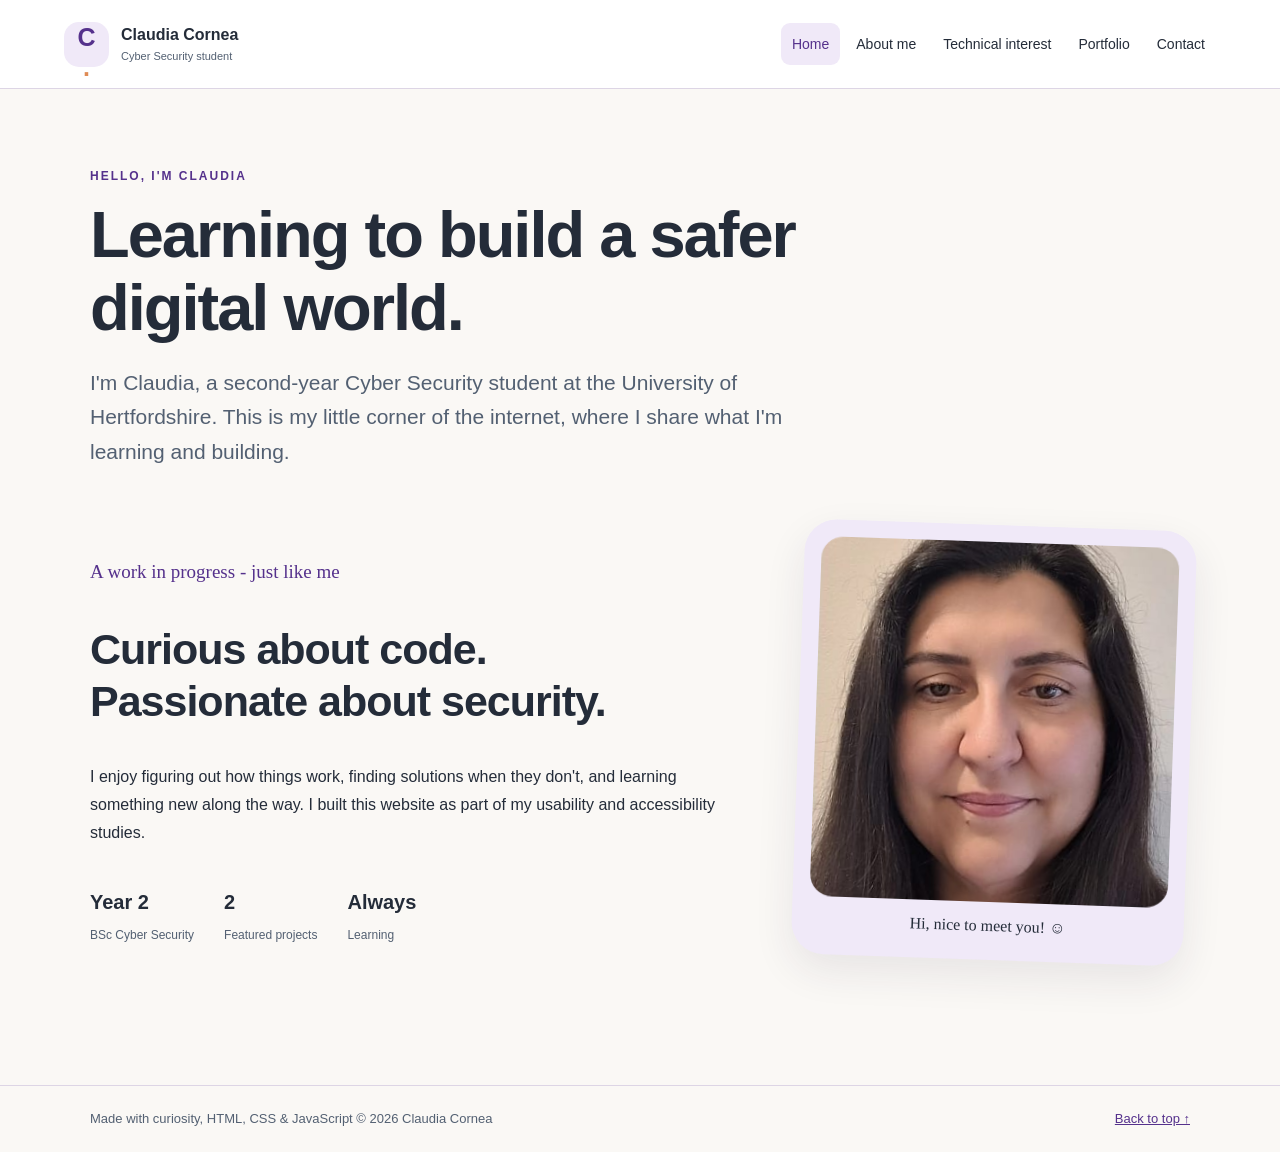
==== index.html @ 503ad8c0 "Updated the website content and added Portfolio and JS script pages Updated the website layout and c" ====
<!DOCTYPE html>
<html lang="en">

<head>
			<meta charset = "UTF-8">
			<meta  content = "width=device-width, initial-scale=1.0" name = "viewport">
            <meta content="Claudia Cornea's student Cyber Security portfolio at the University of Hertfordshire." name = "description">

			<title> Home | Claudia Cornea</title>
			
			<link rel = "stylesheet" href = "css/style.css">
            <script defer="" src="js/script.js"></script>
</head>

<body>	

    
        <a class ="skip-link" href ="#main-content">Skip to main content</a>
        <header class="site-header">
            <div class="header-inner">
                <a aria-label="Claudia Cornea, homepage" class="brand" href="index.html">
                    <span class="brand-mark">C<span>.</span></span>
                    <span>Claudia Cornea<small>Cyber Security student</small></span>
                </a>
                <button aria-controls="main-nav" aria-expanded="false"
                class="menu-toggle" type="button">&#9776;
                <span>
                    Menu
                </span>
                </button>
                
	
                <nav aria-label = "Main navigation" id="main-nav">
                    <a href = "index.html" aria-current = "page">Home</a>
                    <a href = "about.html"> About me</a>
                    <a href = "interests.html"> Technical interest</a>
                    <a href = "portfolio.html"> Portfolio</a>
                    <a href = "contact.html"> Contact</a>
                </nav>
            
            </div>
	
        </header>
	
	<main id = "main-content">
        <section class="page-heading wrap">
            
            <p class="eyebrow">
                HELLO, I'M CLAUDIA
            </p>
            	

			<h1> 
                Learning to build a safer digital world.
            
            </h1>
            
            <p class="lead">
            
                I'm Claudia, a second-year Cyber Security student at the University of Hertfordshire. This is my little corner of 
                the internet, where I share what I'm learning and building.
               
            </p>
			
        </section>
        
        <section class="wrap hero-layout">
            <div class="hero-copy">
            
                <p class="handwritten">
                    A work in progress - just like me
                </p>
                
                <h2>
                    Curious about code.
                    <br/>
                    Passionate about security.                    
                    
                </h2>
                
                <p>
                    I enjoy figuring out how things work, finding solutions 
                    when they don't, and learning something new along the 
                    way. I built this website as part of my usability and 
                    accessibility studies.
                </p>
                <div class="mini-stats">
                    <div>
                        <strong>
                            Year 2
                        </strong>
                        
                        <span>
                            BSc Cyber Security
                        </span>
                    
                    </div>
                    
                    <div>
                        <strong>
                             2
                        </strong>
                        
                        <span>
                            Featured projects
                        </span>
                    </div>
                
                    <div>
                        <strong>
                            Always
                        </strong>
                        
                        <span>
                            Learning
                        </span>
                    </div>
                
                </div>
            
            </div>
        
        
			<figure class="photo-card"> 
				<img alt = "Profile photograph of Claudia Cornea"
					 class = "animated-photo"
                     src = "images/profile.jpg"
					 width = "398"	
					 height = "600">
                <figcaption>
                    Hi, nice to meet you! ☺
                </figcaption>
			</figure>
	
		</section>
        
	</main>			
	
	<footer class="site-footer">
        <div class="wrap footer-inner">
            <p>
                Made with curiosity, HTML, CSS & JavaScript
                <span>
                    &copy;  2026 Claudia Cornea
                </span>
            </p>
         <a href="#main-content">
            Back to top &uarr; </a>
            
        </div>
		   
            
	</footer>
	
</body>

</html>
---- css/style.css ----
/* General page styling */

:root {
    color-scheme:light;
    --bg:#faf8f5;
    --surface:#fff;
    --ink:#242c39;
    --muted:#536072;
    --accent:#7445b7;
    --accent-dark:#55318c;
    --soft:#f0e9f8;
    --border:#ddd5e5;
    --shadow:0 16px 40px rgba(46,34,69,.09)
}

* {
    box-sizing:border-box
}

html {
    scroll-behavior:smooth
}

body {
    margin:0;
    background:var(--bg);
    color:var(--ink);
    font:16px/1.75 Arial,Helvetica,sans-serif
}

a {
    color:var(--accent-dark)
}

a:hover {
    text-decoration-thickness:2px
}

button {
    font:inherit;
    cursor:pointer
}

button:focus-visible,a:focus-visible,summary:focus-visible {
    outline:3px solid #e17d31;
    outline-offset:4px
}

.wrap{
    width:min(1100px,calc(100% - 44px));
    margin-inline:auto
}

.narrow {
    max-width:800px
}

.skip-link {
    position:absolute;
    top:-100px;
    left:12px;
    z-index:100;
    background:var(--surface);
    padding:12px
}

.skip-link:focus {
    top:10px
}

.site-header {
    background:var(--surface);
    border-bottom:1px solid var(--border)
}

.header-inner{
    max-width:1200px;
    margin:auto;
    min-height:88px;
    padding:12px 24px;
    display:flex;
    align-items:center;
    gap:20px
}

.brand {
    display:flex;
    align-items:center;
    gap:12px;
    color:var(--ink);
    text-decoration:none;
    font-weight:800;
    line-height:1.2;
    white-space:nowrap
    
}

.brand small {
    display:block;
    color:var(--muted);
    font-size:11px;
    font-weight:normal;
    margin-top:5px
}

.brand-mark {
    display:grid;
    place-items:center;
    width:45px;
    height:45px;
    background:var(--soft);
    border-radius:15px;
    font-size:25px;
    color:var(--accent-dark)
}

.brand-mark span {
    color:#df8b55
}

nav {
    display:flex;
    gap:5px;
    margin-left:auto
}

nav a {
    padding:9px 11px;
    text-decoration:none;
    color:var(--ink);
    font-size:14px;
    border-radius:9px
}

nav a:hover, nav a[aria-current=page] {
    background:var(--soft);
    color:var(--accent-dark)
}

.menu-toggle {
    border:1px solid var(--border);
    background:var(--surface);
    color:var(--ink);
    border-radius:12px;
    padding:8px 11px;
    white-space:nowrap
}

.menu-toggle {
    display:none
}

.page-heading {
    padding-top:65px;
    padding-bottom:34px
}

.page-heading h1 {
    font-size:clamp(35px,5.4vw,65px);
    letter-spacing:-2px;
    line-height:1.12;
    max-width:850px;
    margin:8px 0 17px
}

.eyebrow {
    color:var(--accent-dark);
    font-size:12px;
    font-weight:800;
    letter-spacing:2px;
    text-transform:uppercase
}

.lead {
    font-size:clamp(17px,2.2vw,21px);
    max-width:740px;
    color:var(--muted);
    line-height:1.65
}

.handwritten {
    font-family:'Comic Sans MS' , 'Trebuchet MS', cursive;
    color:var(--accent-dark);
    font-size:19px
}

.hero-layout {
    display:grid;
    grid-template-columns:1.25fr .75fr;
    gap:55px;
    align-items:center;
    padding-bottom:80px
}

.hero-copy h2 {
    font-size:clamp(27px, 4vw,43px);
    line-height:1.2;
    letter-spacing:-1px
}

.hero-copy p {
    max-width:630px
}

.photo-card {
    margin:0;
    background:var(--soft);
    padding:17px 17px 10px;
    border-radius:32px;
    transform:rotate(2deg);
    box-shadow:var(--shadow)
}

.photo-card img {
    width:100%;
    height:360px;
    object-fit:cover;
    object-position:center 25%;
    border-radius:22px;
    display:block
}

.photo-card figcaption {
    text-align:center;
    padding:10px;
    font-family:'Comic Sans MS', cursive
}

.animated-photo {
    animation:photoAppear 1.3s ease-out both
}

@keyframes photoAppear{
    from{
        opacity:0;
        transform:scale(.88)
    }
    to {
        opacity:1;
        transform:scale(1)
    }
}

.button {
    display:inline-block;
    padding:11px 18px;
    border-radius:12px;
    font-weight:700;
    text-decoration:none
}

.primary {
    background:var(--accent);
    color:#fff
}

.secondary {
    background:var(--surface);
    color:var(--accent-dark);
    border:1px solid var(--border)
}

.mini-stats {
    display:flex;
    gap:30px;
    flex-wrap:wrap;
    margin-top:38px
}

.mini-stats strong {
    display:block;
    font-size:20px
}

.mini-stats span {
    font-size:12px;
    color:var(--muted)
}

.section-tint{
    background:var(--soft);
    padding:70px 0;
    margin:20px 0 65px
}

.section-tint h2, .bottom-callout h2 {
    font-size:clamp(27px,3.3vw,38px);
    line-height:1.2
}

.card-grid{
    display:grid;
    grid-template-columns:repeat(3,1fr);
    gap:20px;
    margin-top:28px
}

.card,.paper,.note,.project-card{
    background:var(--surface);
    border:1px solid var(--border);
    border-radius:22px;
    box-shadow:var(--shadow)
}

.card {
    padding:27px
}

.card h3,.card h2 {
    font-size:21px;
    line-height:1.3
}

.card p {
    color:var(--muted)
}

.card-icon {
    display:inline-block;
    background:var(--soft);
    color:var(--accent-dark);
    border-radius:12px;
    padding:5px 13px;
    font-weight:800
}

.content-grid {
    display:grid;
    grid-template-columns:1.65fr 1fr;
    gap:22px;
    padding-bottom:60px
}

.paper,.note {
    padding:34px
}

.paper h2 {
    font-size:27px
}

.paper p,.note p {
    color:var(--muted)
}

.note {
    background:var(--soft);
    align-self:start
}

.note dd {
    margin:0 0 17px
}

.note dt {
    font-size:12px;
    text-transform:uppercase;
    letter-spacing:1px;
    font-weight:800;
    color:var(--accent-dark)
}

.bottom-callout {
    margin:20px auto 80px;
    padding:38px;
    border:1px dashed var(--accent);
    border-radius:24px;
    background:var(--soft)
}

.interest-grid {
    grid-template-columns:repeat(2,1fr);
    margin-bottom:65px
}

.pill {
    display:inline-block;
    background:var(--soft);
    padding:4px 12px;
    border-radius:20px;
    color:var(--accent-dark);
    font-size:12px
}
.filter-button {
    border:1px solid var(--border);
    background:var(--surface);
    color:var(--ink);
    padding:11px 15px;
    border-radius:11px;
    text-align:left
}

.filter-button:hover {
    border-color:var(--accent)
}
.filter-bar {
    display:flex;
    gap:9px;
    align-items:center;
    flex-wrap:wrap;
    margin-bottom:25px
}

.filter-bar span {
    font-weight:700;
    margin-right:10px
}

.filter-button.active {
    background:var(--accent);
    color:#fff
}

.project-grid {
    display:grid;
    grid-template-columns:repeat(2,1fr);
    gap:25px
}

.project-card {
    overflow:hidden
}

.project-art {
    height:210px;
    display:flex;
    flex-direction:column;
    align-items:center;
    justify-content:center;
    gap:5px;
    font-weight:800;
    font-size:39px
}

.web-art {
    background:#e6d7f5;
    color:#54317b
}

.eco-art {
    background:#d9eddf;
    color:#285c43
}

.art-small {
    font-size:14px;
    font-weight:normal
}

.project-body {
    padding:26px
}

.project-body h2 {
    font-size:25px;
    line-height:1.2
}

.project-body p {
    color:var(--muted)
}

.tag-list {
    display:flex;
    gap:8px;
    flex-wrap:wrap;
    list-style:none;
    padding:0
}

.tag-list li {
    background:var(--soft);
    color:var(--accent-dark);
    font-size:12px;
    padding:4px 10px;
    border-radius:20px
}

.small-muted {
    font-size:14px;
    color:var(--muted)
}

.contact-item {
    border-top:1px solid var(--border);
    padding-top:15px;
    margin-top:18px
}

.site-footer {
    border-top:1px solid var(--border);
    padding:22px 0;
    margin-top:45px
}

.footer-inner {
    display:flex;
    justify-content:space-between;
    gap:15px;
    align-items:center;
    font-size:13px;
    color:var(--muted)
}

.footer-inner p {
    margin:0
}

.footer-inner span {
    white-space:nowrap
}

.sr-only {
    position:absolute;
    width:1px;
    height:1px;
    padding:0;
    margin:-1px;
    overflow:hidden;
    clip:rect(0,0,0,0);
    white-space:nowrap;
    border:0
}

details {
    padding:15px;
    border:1px solid var(--border);
    border-radius:12px
}

summary {
    cursor:pointer;
    font-weight:700
}

code{
    background:var(--soft);
    padding:2px 5px;
    border-radius:4px
}

@media(max-width:900px) {
    .header-inner {
        flex-wrap:wrap
    }
    
    .menu-toggle {
        display:block;
        margin-left:auto
    }
nav{
    display:none;
    order:3;
    flex-basis:100%;
    margin:0;
    flex-direction:column  
    }
    
    nav.open {
        display:flex
    }
    
    .hero-layout {
        gap:30px
    }
    
}

@media(max-width:650px) {
    .header-inner {
        padding:12px 16px
    }
    
    .brand{
        font-size:13px
    }
.page-heading {
    padding-top:40px
    }
    
    .hero-layout,.content-grid,.project-grid,.interest-grid,.card-grid {
        grid-template-columns:1fr
    }
    
    .photo-card {
        max-width:350px;
        margin:auto;
        transform:none
    }
    
    .photo-card img {
        height:350px
    }
    
    .section-tint {
        padding:40px 0
    }
    
    .paper,.note {
        padding:23px
    }
    
    .footer-inner {
        display:block
    }
    
    .mini-stats {
        gap:18px
    }
    
}

@media(prefers-reduced-motion:reduce) {
    html {
        scroll-behavior:auto
    }
    
    .animated-photo {
        animation:none
    }
    
}

[hidden] {
    display:none!important
}
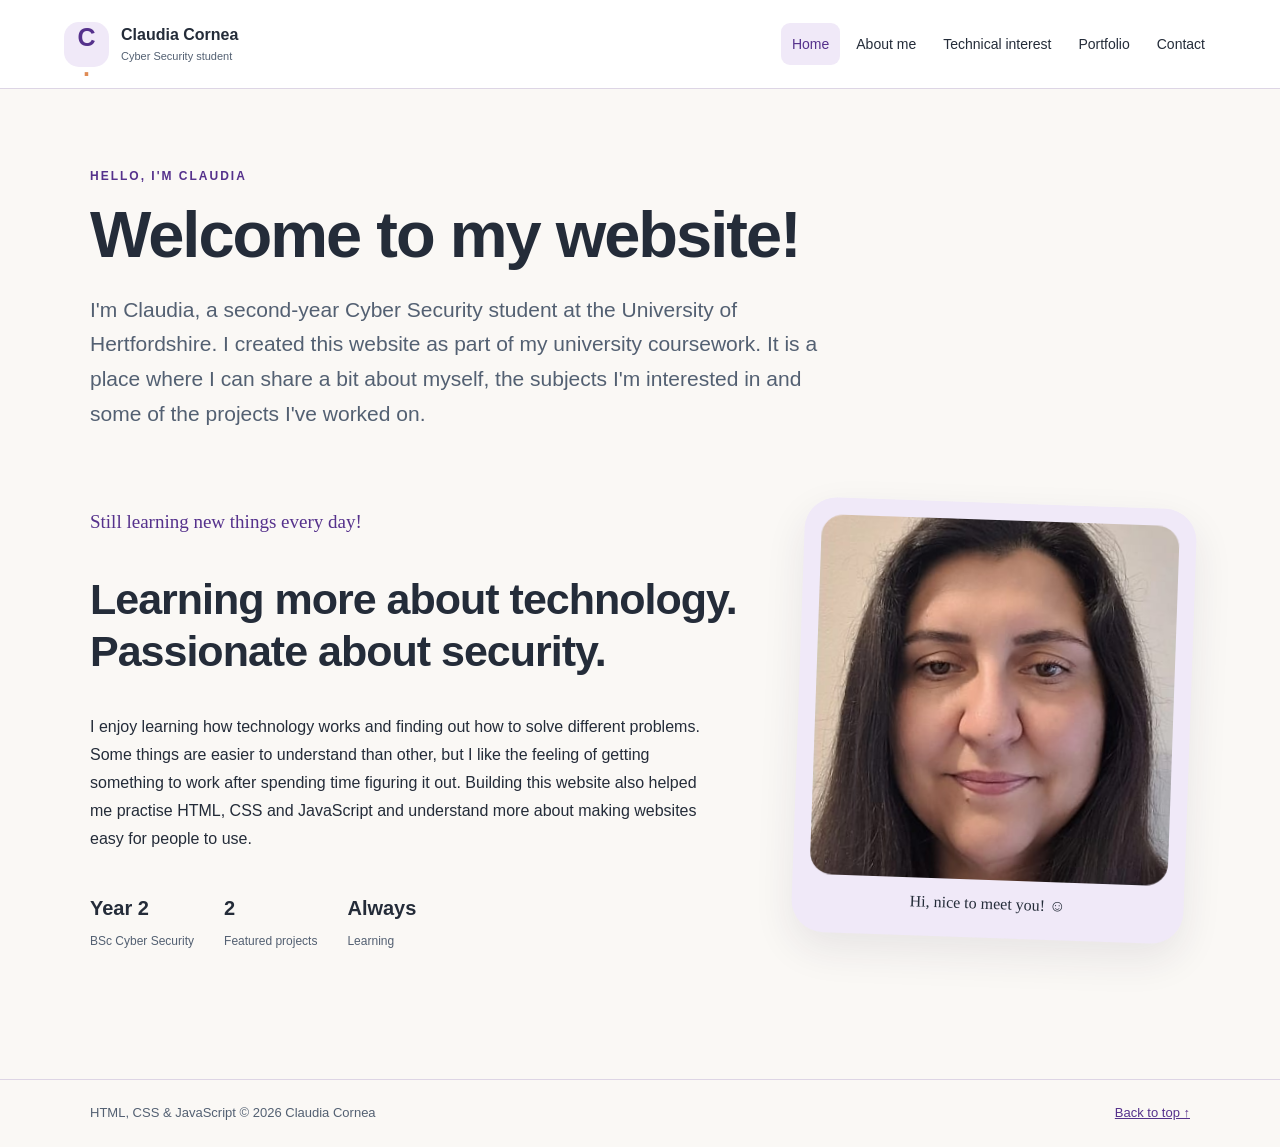
==== commit ba9a589b: "Udated files Updated website content" ====
--- a/index.html
+++ b/index.html
@@ -51,14 +51,14 @@
             	
 
 			<h1> 
-                Learning to build a safer digital world.
+                Welcome to my website!
             
             </h1>
             
             <p class="lead">
             
-                I'm Claudia, a second-year Cyber Security student at the University of Hertfordshire. This is my little corner of 
-                the internet, where I share what I'm learning and building.
+                I'm Claudia, a second-year Cyber Security student at the University of Hertfordshire. I created this website as part of my university coursework.
+                It is a place where I can share a bit about myself, the subjects I'm interested in and some of the projects I've worked on.
                
             </p>
 			
@@ -68,21 +68,23 @@
             <div class="hero-copy">
             
                 <p class="handwritten">
-                    A work in progress - just like me
+                    Still learning new things every day!
                 </p>
                 
                 <h2>
-                    Curious about code.
+                    Learning more about technology.
                     <br/>
                     Passionate about security.                    
                     
                 </h2>
                 
                 <p>
-                    I enjoy figuring out how things work, finding solutions 
-                    when they don't, and learning something new along the 
-                    way. I built this website as part of my usability and 
-                    accessibility studies.
+                    I enjoy learning how technology works and finding out how to solve different problems.
+                    Some things are easier to understand than other, but I like the feeling of getting something 
+                    to work after spending time figuring it out.
+                    Building this website also helped me practise HTML, CSS and JavaScript and understand more 
+                    about making websites easy for people to use.
+                     
                 </p>
                 <div class="mini-stats">
                     <div>
@@ -139,7 +141,7 @@
 	<footer class="site-footer">
         <div class="wrap footer-inner">
             <p>
-                Made with curiosity, HTML, CSS & JavaScript
+                HTML, CSS & JavaScript
                 <span>
                     &copy;  2026 Claudia Cornea
                 </span>
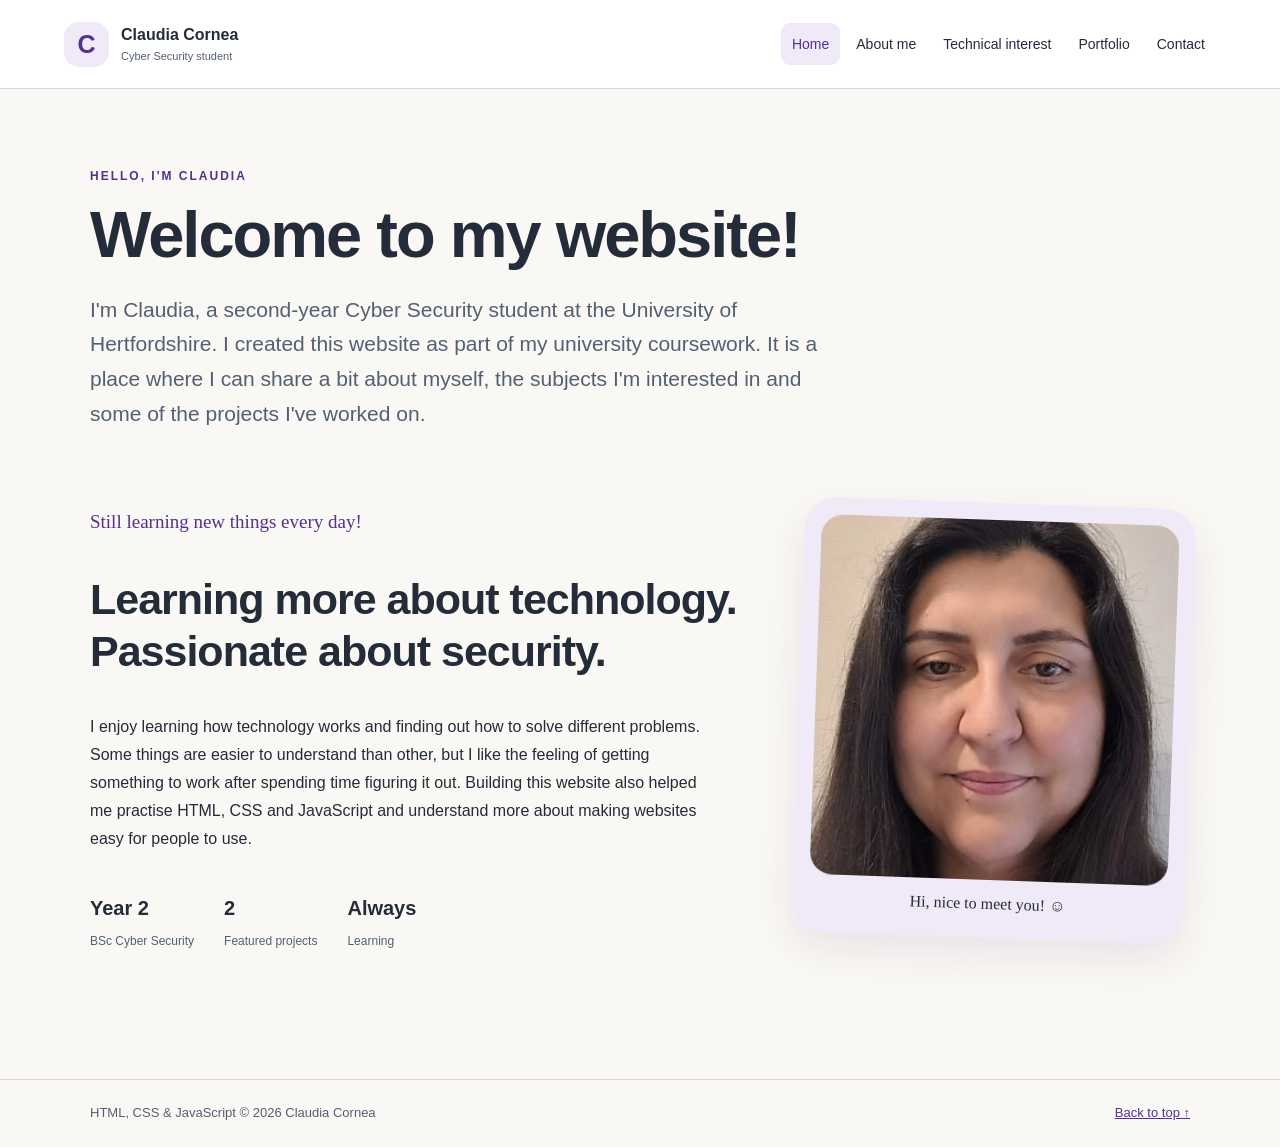
==== commit 41f4aeae: "Uploaded all files Uploaded all files after checking the website with Wave and made the necessary co" ====
--- a/index.html
+++ b/index.html
@@ -19,7 +19,7 @@
         <header class="site-header">
             <div class="header-inner">
                 <a aria-label="Claudia Cornea, homepage" class="brand" href="index.html">
-                    <span class="brand-mark">C<span>.</span></span>
+                    <span class="brand-mark">C</span>
                     <span>Claudia Cornea<small>Cyber Security student</small></span>
                 </a>
                 <button aria-controls="main-nav" aria-expanded="false"
--- a/css/style.css
+++ b/css/style.css
@@ -623,4 +623,41 @@
 
 [hidden] {
     display:none!important
+}
+
+#contact-form {
+    display:flex;
+    flex-direction : column;
+    gap:12px;
+    margin-top:20px
+}
+
+#contact-form label {
+    font-weight :bold
+}
+
+#contact-form input,
+#contact-form textarea{
+    width:100%;
+    padding: 12px;
+    border: 1px solid #ccc;
+    border-radius: 8px;
+    font-family: inhertit;
+    font-size: 16px;
+    box-sizing: border-box
+}
+
+#contact-form textarea {
+    height:150px;
+    resize: vertical
+}
+
+#contact-form button {
+    width: 120px;
+    padding: 12px;
+    background-color: #7445b7;
+    color: white;
+    border: none;
+    border-radius: 8px;
+    cursor: pointer
 }
